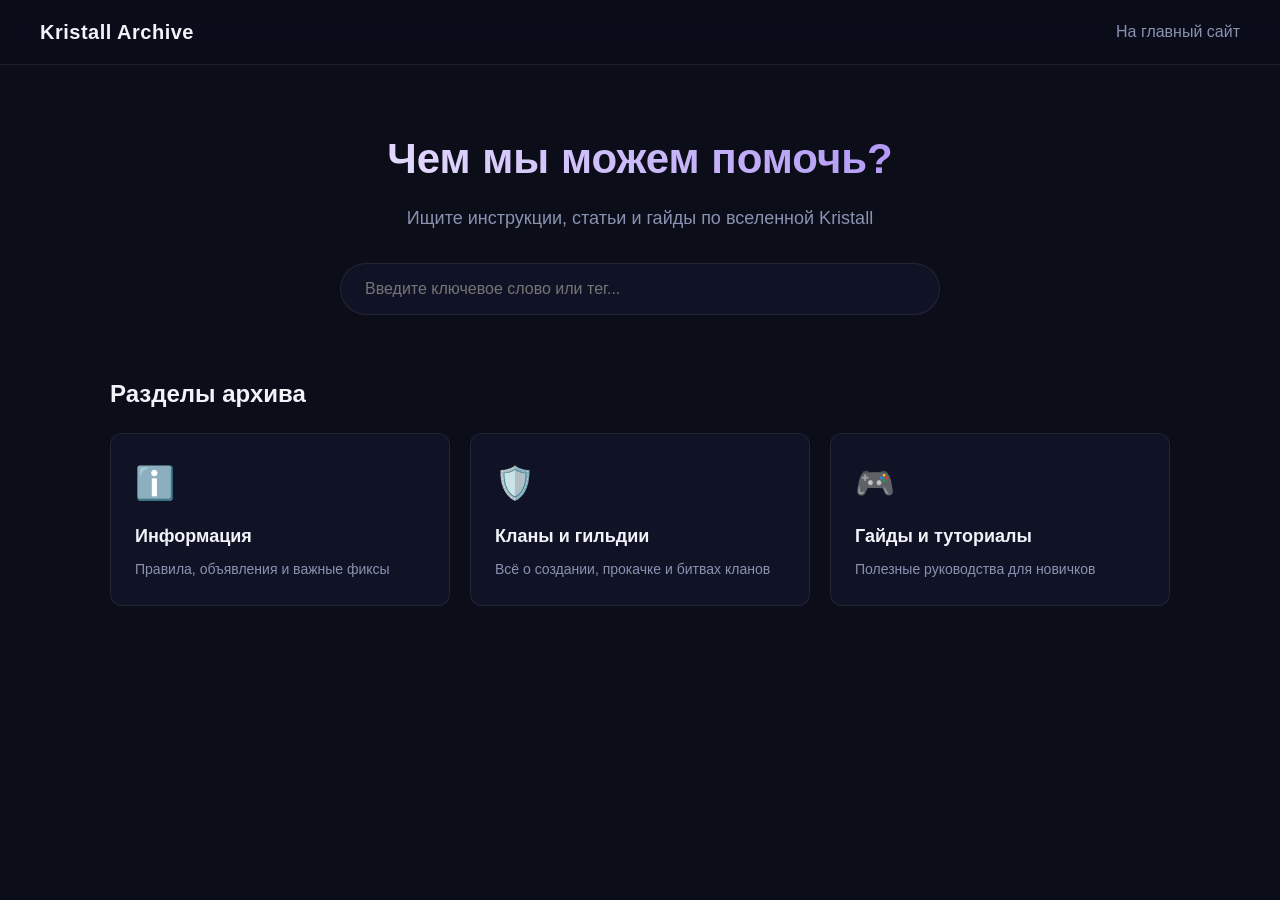
==== index.html @ 016af9e3 "Update index.html" ====
<!DOCTYPE html>
<html lang="ru">
<head>
    <meta charset="UTF-8">
    <meta name="viewport" content="width=device-width, initial-scale=1.0">
    <title>Kristall Archive</title>
    <link rel="stylesheet" href="styles.css">
</head>
<body>

    <!-- Шапка сайта -->
    <header class="main-header">
        <div class="header-left">
            <a href="#welcome" class="logo">Kristall Archive</a>
        </div>
        <nav class="top-nav">
            <a href="https://kristallc.github.io/Kristall-Community/" target="_blank">На главный сайт</a>
        </nav>
    </header>

    <!-- ГЛАВНЫЙ ЭКРАН (Поиск + Разделы) -->
    <section id="home-screen" class="home-screen">
        <div class="hero-section">
            <h1>Чем мы можем помочь?</h1>
            <p>Ищите инструкции, статьи и гайды по вселенной Kristall</p>
            
            <div class="search-box">
                <input type="text" id="search-input" placeholder="Введите ключевое слово или тег..." autocomplete="off">
                <div id="search-results" class="search-results"></div>
            </div>
        </div>

        <!-- Разделы в стиле Реддита -->
        <div class="categories-container">
            <h2>Разделы архива</h2>
            <div class="categories-grid">
                <div class="category-card" data-cat="info">
                    <span class="cat-icon">ℹ️</span>
                    <h3>Информация</h3>
                    <p>Правила, объявления и важные фиксы</p>
                </div>
                <div class="category-card" data-cat="clans">
                    <span class="cat-icon">🛡️</span>
                    <h3>Кланы и гильдии</h3>
                    <p>Всё о создании, прокачке и битвах кланов</p>
                </div>
                <div class="category-card" data-cat="guides">
                    <span class="cat-icon">🎮</span>
                    <h3>Гайды и туториалы</h3>
                    <p>Полезные руководства для новичков</p>
                </div>
            </div>
        </div>

        <!-- Список статей выбранного раздела -->
        <div id="category-articles-section" class="category-articles-section hidden">
            <div class="section-title-row">
                <h3 id="selected-category-title">Статьи раздела</h3>
                <button id="close-category-btn" class="text-btn">Сбросить фильтр</button>
            </div>
            <div id="category-articles-list" class="articles-grid-list"></div>
        </div>
    </section>

    <!-- ВНУТРЕННИЙ ЭКРАН СТАТЬИ (Сайдбар + Контент) -->
    <div id="content-screen" class="content-screen layout-wrapper hidden">
        <!-- Боковое меню со списком всех статей -->
        <aside class="sidebar">
            <button id="back-to-home" class="back-home-btn">На главную</button>
            <div class="sidebar-menu">
                <div class="sidebar-heading">Все материалы</div>
                <nav id="sidebar-links" class="sidebar-links"></nav>
            </div>
        </aside>

        <!-- Область чтения статьи -->
        <main class="content-area">
            <article id="article-holder" class="wiki-article"></article>
        </main>
    </div>

    <script src="app.js"></script>
</body>
</html>
---- styles.css ----
/* Переменные для быстрой смены цветов */
:root {
    --bg-main: #0b0d19;
    --bg-card: rgba(20, 24, 46, 0.6);
    --bg-sidebar: #111424;
    --accent: #7952eb;
    --accent-hover: #9674f2;
    --text-main: #f1f3f9;
    --text-muted: #8a92b2;
    --border: rgba(255, 255, 255, 0.08);
    --radius: 12px;
    --font: 'Segoe UI', Roboto, Helvetica, Arial, sans-serif;
}

* {
    box-sizing: border-box;
    margin: 0;
    padding: 0;
}

body {
    background-color: var(--bg-main);
    color: var(--text-main);
    font-family: var(--font);
    line-height: 1.6;
    overflow-x: hidden;
}

.hidden { display: none !important; }

/* Шапка сайта */
.main-header {
    display: flex;
    justify-content: space-between;
    align-items: center;
    padding: 16px 40px;
    background: rgba(11, 13, 25, 0.8);
    backdrop-filter: blur(12px);
    border-bottom: 1px solid var(--border);
    position: sticky;
    top: 0;
    z-index: 100;
}

.logo {
    font-size: 20px;
    font-weight: 700;
    color: var(--text-main);
    text-decoration: none;
    letter-spacing: 0.5px;
}

.top-nav a {
    color: var(--text-muted);
    text-decoration: none;
    font-weight: 500;
    transition: color 0.2s;
}
.top-nav a:hover { color: var(--accent-hover); }

/* Главный экран */
.home-screen {
    max-width: 1100px;
    margin: 0 auto;
    padding: 60px 20px;
}

.hero-section {
    text-align: center;
    margin-bottom: 60px;
}

.hero-section h1 {
    font-size: 42px;
    margin-bottom: 12px;
    background: linear-gradient(45deg, #fff, var(--accent-hover));
    -webkit-background-clip: text;
    -webkit-text-fill-color: transparent;
}

.hero-section p {
    color: var(--text-muted);
    font-size: 18px;
}

/* Поиск */
.search-box {
    position: relative;
    max-width: 600px;
    margin: 30px auto 0 auto;
}

.search-box input {
    width: 100%;
    padding: 16px 24px;
    background: var(--bg-card);
    border: 1px solid var(--border);
    border-radius: 30px;
    color: #fff;
    font-size: 16px;
    transition: all 0.3s;
}

.search-box input:focus {
    outline: none;
    border-color: var(--accent);
    box-shadow: 0 0 15px rgba(121, 82, 235, 0.3);
}

.search-results {
    position: absolute;
    top: 110%;
    left: 0;
    right: 0;
    background: #14182e;
    border: 1px solid var(--border);
    border-radius: var(--radius);
    max-height: 300px;
    overflow-y: auto;
    z-index: 10;
    display: none;
    text-align: left;
    box-shadow: 0 10px 25px rgba(0,0,0,0.5);
}

.search-item {
    display: block;
    padding: 12px 20px;
    color: var(--text-main);
    text-decoration: none;
    border-bottom: 1px solid var(--border);
    transition: background 0.2s;
}
.search-item:hover { background: rgba(255,255,255,0.05); }
.search-item-title { font-weight: 600; color: var(--accent-hover); }
.search-item-desc { font-size: 13px; color: var(--text-muted); }
.no-results { padding: 15px; text-align: center; color: var(--text-muted); }

/* Разделы (А-ля Реддит) */
.categories-container h2 {
    font-size: 24px;
    margin-bottom: 20px;
}

.categories-grid {
    display: grid;
    grid-template-columns: repeat(auto-fit, minmax(280px, 1fr));
    gap: 20px;
    margin-bottom: 40px;
}

.category-card {
    background: var(--bg-card);
    border: 1px solid var(--border);
    border-radius: var(--radius);
    padding: 24px;
    cursor: pointer;
    transition: all 0.25s ease;
}

.category-card:hover {
    transform: translateY(-4px);
    border-color: var(--accent);
    background: rgba(121, 82, 235, 0.1);
}

.cat-icon {
    font-size: 32px;
    display: block;
    margin-bottom: 12px;
}

.category-card h3 { margin-bottom: 8px; font-size: 18px; }
.category-card p { color: var(--text-muted); font-size: 14px; }

/* Списки статей разделов */
.category-articles-section {
    background: rgba(20, 24, 46, 0.3);
    border: 1px solid var(--border);
    border-radius: var(--radius);
    padding: 24px;
    margin-top: 30px;
}

.section-title-row {
    display: flex;
    justify-content: space-between;
    align-items: center;
    margin-bottom: 20px;
}

.text-btn {
    background: none;
    border: none;
    color: var(--text-muted);
    cursor: pointer;
    font-weight: 500;
}
.text-btn:hover { color: #fff; }

.articles-grid-list {
    display: grid;
    grid-template-columns: 1fr 1fr;
    gap: 16px;
}
@media(max-width: 768px) { .articles-grid-list { grid-template-columns: 1fr; } }

.article-preview-card {
    background: #14182e;
    border: 1px solid var(--border);
    padding: 16px;
    border-radius: 8px;
    text-decoration: none;
    color: var(--text-main);
    transition: border-color 0.2s;
}
.article-preview-card:hover { border-color: var(--accent-hover); }
.article-preview-card h4 { color: var(--accent-hover); margin-bottom: 6px; }
.article-preview-card p { font-size: 13px; color: var(--text-muted); }

/* ЭКРАН СТАТЬИ (Макет с Сайдбаром) */
.content-screen {
    display: grid;
    grid-template-columns: 280px 1fr;
    min-height: calc(100vh - 69px);
}

@media(max-width: 900px) {
    .content-screen { grid-template-columns: 1fr; }
    .sidebar { display: none; } /* На мобилках скрываем сайдбар для простоты, либо выносим отдельно */
}

.sidebar {
    background: var(--bg-sidebar);
    border-right: 1px solid var(--border);
    padding: 30px 20px;
}

.back-home-btn {
    width: 100%;
    padding: 10px;
    background: rgba(255,255,255,0.04);
    border: 1px solid var(--border);
    color: var(--text-main);
    border-radius: 6px;
    cursor: pointer;
    font-weight: 600;
    margin-bottom: 25px;
    transition: background 0.2s;
}
.back-home-btn:hover { background: rgba(255,255,255,0.1); }

.sidebar-heading {
    font-size: 12px;
    text-transform: uppercase;
    color: var(--text-muted);
    letter-spacing: 1px;
    margin-bottom: 12px;
    font-weight: 700;
}

.sidebar-links a {
    display: block;
    color: var(--text-muted);
    text-decoration: none;
    padding: 8px 12px;
    border-radius: 6px;
    margin-bottom: 4px;
    font-size: 14px;
    transition: all 0.2s;
}
.sidebar-links a:hover, .sidebar-links a.active {
    color: #fff;
    background: var(--accent);
}

/* Сама Вики-статья */
.content-area {
    padding: 40px 60px;
    max-width: 850px;
}
@media(max-width: 600px) { .content-area { padding: 20px; } }

.wiki-article h1 { font-size: 36px; margin-bottom: 16px; color: #fff; }
.wiki-article h2 { font-size: 24px; margin-top: 30px; margin-bottom: 12px; border-bottom: 1px solid var(--border); padding-bottom: 6px; }
.wiki-article p { margin-bottom: 16px; color: #e1e4ed; font-size: 16px; }

/* Красивые Вики-таблицы */
.wiki-table {
    width: 100%;
    border-collapse: collapse;
    margin: 24px 0;
    background: var(--bg-card);
    border-radius: 8px;
    overflow: hidden;
    border: 1px solid var(--border);
}

.wiki-table th, .wiki-table td {
    padding: 12px 16px;
    text-align: left;
}

.wiki-table th {
    background: rgba(121, 82, 235, 0.2);
    color: #fff;
    font-weight: 600;
}

.wiki-table tr {
    border-bottom: 1px solid var(--border);
}
.wiki-table tr:last-child { border-bottom: none; }
.wiki-table tbody tr:hover { background: rgba(255,255,255,0.02); }
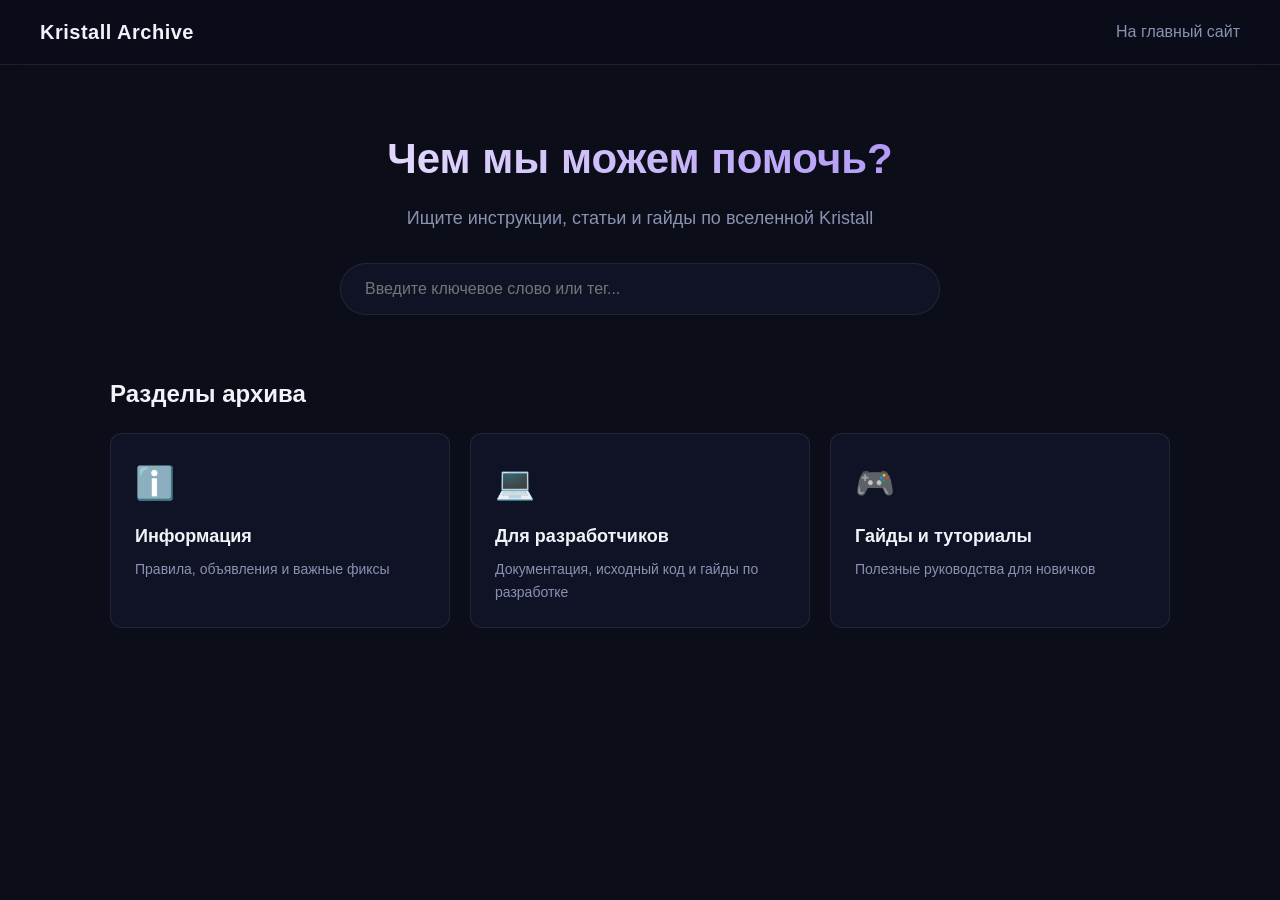
==== commit 04799db2: "Update index.html" ====
--- a/index.html
+++ b/index.html
@@ -4,7 +4,11 @@
     <meta charset="UTF-8">
     <meta name="viewport" content="width=device-width, initial-scale=1.0">
     <title>Kristall Archive</title>
+
+    <!-- Иконка сайта -->
+    <link rel="icon" type="image/png" href="https://github.com/KristallC/Kristall-Community/blob/main/favicon.png?raw=true" />
     <link rel="stylesheet" href="styles.css">
+    <link rel="manifest" href="manifest.json">
 </head>
 <body>
 
@@ -40,9 +44,9 @@
                     <p>Правила, объявления и важные фиксы</p>
                 </div>
                 <div class="category-card" data-cat="clans">
-                    <span class="cat-icon">🛡️</span>
-                    <h3>Кланы и гильдии</h3>
-                    <p>Всё о создании, прокачке и битвах кланов</p>
+                    <span class="cat-icon">💻</span>
+                    <h3>Для разработчиков</h3>
+                    <p>Документация, исходный код и гайды по разработке</p>
                 </div>
                 <div class="category-card" data-cat="guides">
                     <span class="cat-icon">🎮</span>
--- a/styles.css
+++ b/styles.css
@@ -74,6 +74,7 @@
     font-size: 42px;
     margin-bottom: 12px;
     background: linear-gradient(45deg, #fff, var(--accent-hover));
+    background-clip: text; /* Добавили стандартное свойство */
     -webkit-background-clip: text;
     -webkit-text-fill-color: transparent;
 }
@@ -312,4 +313,3 @@
 }
 .wiki-table tr:last-child { border-bottom: none; }
 .wiki-table tbody tr:hover { background: rgba(255,255,255,0.02); }
-
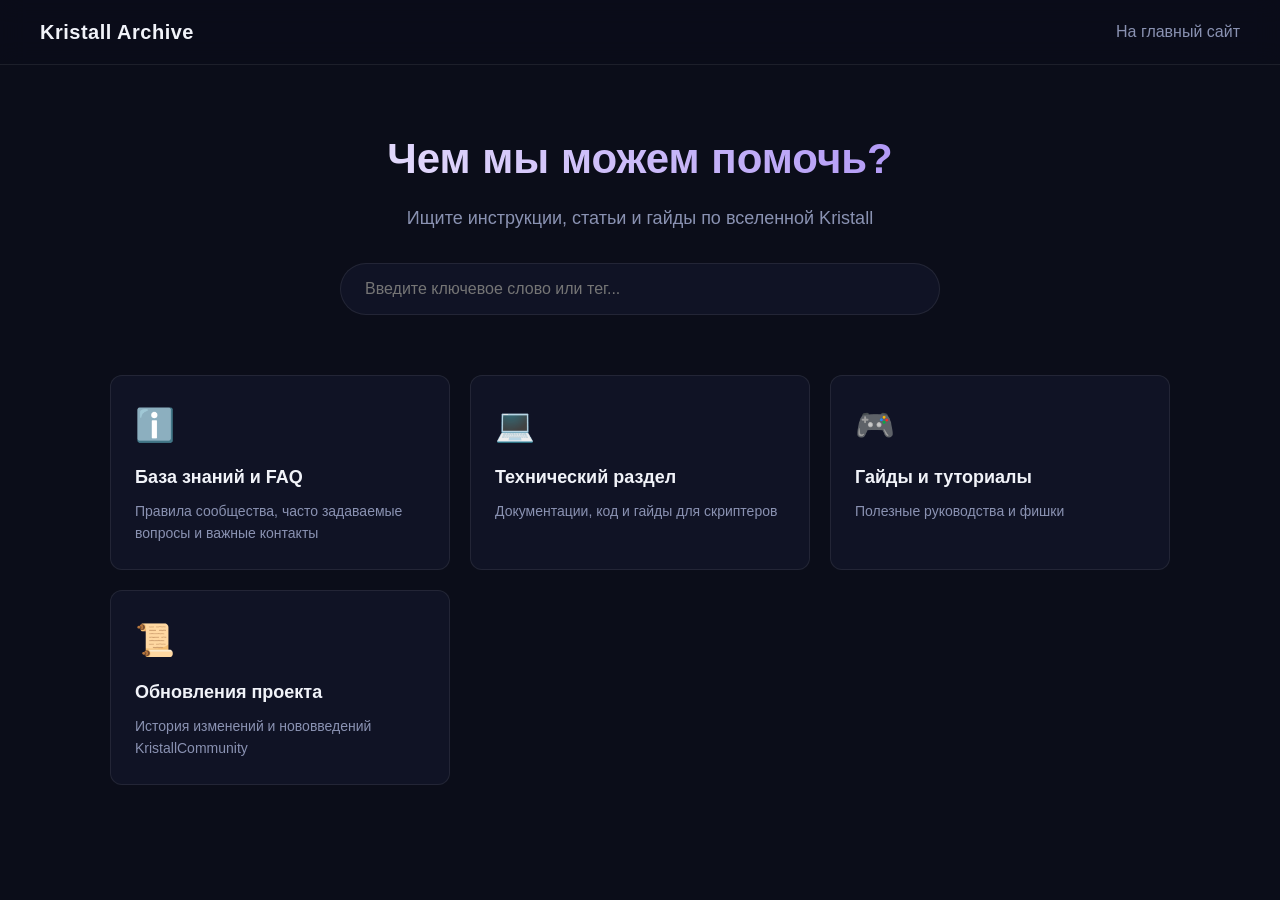
==== commit a1a366b5: "Update index.html" ====
--- a/index.html
+++ b/index.html
@@ -35,26 +35,29 @@
         </div>
 
         <!-- Разделы в стиле Реддита -->
-        <div class="categories-container">
-            <h2>Разделы архива</h2>
-            <div class="categories-grid">
-                <div class="category-card" data-cat="info">
-                    <span class="cat-icon">ℹ️</span>
-                    <h3>Информация</h3>
-                    <p>Правила, объявления и важные фиксы</p>
-                </div>
-                <div class="category-card" data-cat="clans">
-                    <span class="cat-icon">💻</span>
-                    <h3>Для разработчиков</h3>
-                    <p>Документация, исходный код и гайды по разработке</p>
-                </div>
-                <div class="category-card" data-cat="guides">
-                    <span class="cat-icon">🎮</span>
-                    <h3>Гайды и туториалы</h3>
-                    <p>Полезные руководства для новичков</p>
-                </div>
+        <div class="categories-grid">
+            <div class="category-card" data-cat="info">
+                <span class="cat-icon">ℹ️</span>
+                <h3>База знаний и FAQ</h3>
+                <p>Правила сообщества, часто задаваемые вопросы и важные контакты</p>
+            </div>
+            <div class="category-card" data-cat="dev">
+                <span class="cat-icon">💻</span>
+                <h3>Технический раздел</h3>
+                <p>Документации, код и гайды для скриптеров</p>
+            </div>
+            <div class="category-card" data-cat="guides">
+                <span class="cat-icon">🎮</span>
+                <h3>Гайды и туториалы</h3>
+                <p>Полезные руководства и фишки</p>
+            </div>
+            <div class="category-card" data-cat="changelogs">
+                <span class="cat-icon">📜</span>
+                <h3>Обновления проекта</h3>
+                <p>История изменений и нововведений KristallCommunity</p>
             </div>
         </div>
+
 
         <!-- Список статей выбранного раздела -->
         <div id="category-articles-section" class="category-articles-section hidden">
--- a/styles.css
+++ b/styles.css
@@ -313,3 +313,190 @@
 }
 .wiki-table tr:last-child { border-bottom: none; }
 .wiki-table tbody tr:hover { background: rgba(255,255,255,0.02); }
+
+/* Блоки внимания (Alerts) в статьях */
+.alert-block {
+    padding: 16px 20px;
+    border-radius: 8px;
+    margin: 20px 0;
+    border-left: 4px solid #fff;
+    display: flex;
+    gap: 14px;
+    align-items: flex-start;
+}
+
+.alert-icon {
+    font-size: 20px;
+    line-height: 1;
+}
+
+.alert-content strong {
+    display: block;
+    margin-bottom: 4px;
+    color: #fff;
+}
+
+.alert-content p {
+    margin: 0 !important;
+    font-size: 14px !important;
+    color: #e1e4ed;
+}
+
+/* Цвета для разных типов уведомлений */
+.alert-block.info {
+    background: rgba(52, 152, 219, 0.1);
+    border-left-color: #3498db;
+}
+.alert-block.info .alert-icon { color: #3498db; }
+
+.alert-block.warning {
+    background: rgba(241, 196, 15, 0.1);
+    border-left-color: #f1c40f;
+}
+.alert-block.warning .alert-icon { color: #f1c40f; }
+
+.alert-block.danger {
+    background: rgba(231, 76, 60, 0.1);
+    border-left-color: #e74c3c;
+}
+.alert-block.danger .alert-icon { color: #e74c3c; }
+
+/* Контейнер для блока кода (нужен для позиционирования кнопки) */
+.code-wrapper {
+    position: relative;
+    margin: 20px 0;
+    border-radius: 8px;
+    overflow: hidden;
+    border: 1px solid var(--border);
+}
+
+/* Сам блок с кодом */
+.wiki-article pre {
+    background: #0e111f !important;
+    padding: 16px;
+    overflow-x: auto;
+    margin: 0 !important;
+}
+
+.wiki-article code {
+    font-family: 'Consolas', 'Monaco', 'Courier New', monospace;
+    font-size: 14px;
+    color: #e1e4ed;
+}
+
+/* Кнопка скопировать */
+.copy-code-btn {
+    position: absolute;
+    top: 8px;
+    right: 8px;
+    background: rgba(255, 255, 255, 0.05);
+    border: 1px solid var(--border);
+    color: var(--text-muted);
+    padding: 6px 10px;
+    font-size: 12px;
+    border-radius: 4px;
+    cursor: pointer;
+    transition: all 0.2s;
+    opacity: 0; /* Прячем кнопку по умолчанию */
+}
+
+/* Показываем кнопку, когда наводят мышь на блок с кодом */
+.code-wrapper:hover .copy-code-btn {
+    opacity: 1;
+}
+
+.copy-code-btn:hover {
+    background: var(--accent);
+    color: #fff;
+    border-color: var(--accent);
+}
+
+/* Стили для встроенного (однострочного) кода прямо в тексте */
+.wiki-article :not(pre) > code {
+    background: rgba(255, 255, 255, 0.07);
+    padding: 2px 6px;
+    border-radius: 4px;
+    font-family: monospace;
+    font-size: 14px;
+    color: var(--accent-hover);
+}
+
+/* Классы анимаций */
+.fade-in {
+    animation: fadeInSlide 0.4s ease-out forwards;
+}
+
+@keyframes fadeInSlide {
+    from {
+        opacity: 0;
+        transform: translateY(10px);
+    }
+    to {
+        opacity: 1;
+        transform: translateY(0);
+    }
+}
+
+/* Прокачанный Сайдбар */
+.sidebar {
+    background: var(--bg-sidebar);
+    border-right: 1px solid var(--border);
+    padding: 24px 16px;
+    display: flex;
+    flex-direction: column;
+    gap: 20px;
+}
+
+.sidebar-search-inline {
+    width: 100%;
+    padding: 8px 12px;
+    background: rgba(255,255,255,0.03);
+    border: 1px solid var(--border);
+    border-radius: 6px;
+    color: #fff;
+    font-size: 13px;
+    margin-bottom: 10px;
+}
+.sidebar-search-inline:focus {
+    outline: none;
+    border-color: var(--accent);
+}
+
+.sidebar-group {
+    margin-bottom: 16px;
+}
+
+.sidebar-group-title {
+    font-size: 11px;
+    text-transform: uppercase;
+    color: var(--accent-hover);
+    letter-spacing: 1px;
+    margin-bottom: 8px;
+    font-weight: 700;
+    padding-left: 8px;
+}
+
+.sidebar-links a {
+    display: block;
+    color: var(--text-muted);
+    text-decoration: none;
+    padding: 6px 12px;
+    border-radius: 6px;
+    margin-bottom: 2px;
+    font-size: 14px;
+    transition: all 0.2s;
+    white-space: nowrap;
+    overflow: hidden;
+    text-overflow: ellipsis;
+}
+
+.sidebar-links a:hover {
+    color: #fff;
+    background: rgba(255, 255, 255, 0.03);
+}
+
+.sidebar-links a.active {
+    color: #fff;
+    background: var(--accent);
+    font-weight: 600;
+}
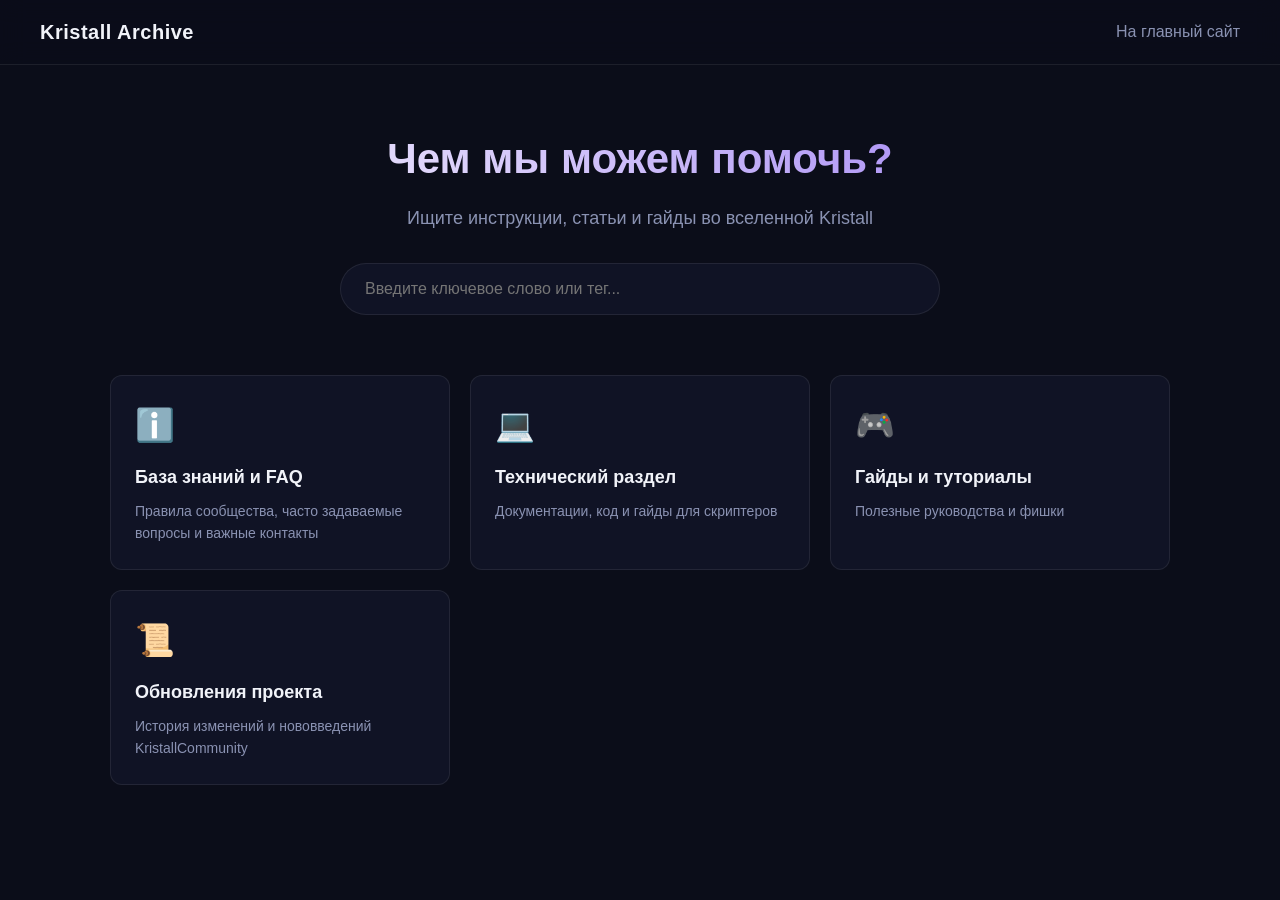
==== commit 87d233fe: "Update index.html" ====
--- a/index.html
+++ b/index.html
@@ -15,6 +15,8 @@
     <!-- Шапка сайта -->
     <header class="main-header">
         <div class="header-left">
+            <!-- Кнопка меню, которая будет видна ТОЛЬКО на телефонах внутри статьи -->
+            <button id="mobile-menu-toggle" class="mobile-menu-toggle hidden">☰ Меню</button>
             <a href="#welcome" class="logo">Kristall Archive</a>
         </div>
         <nav class="top-nav">
@@ -26,7 +28,7 @@
     <section id="home-screen" class="home-screen">
         <div class="hero-section">
             <h1>Чем мы можем помочь?</h1>
-            <p>Ищите инструкции, статьи и гайды по вселенной Kristall</p>
+            <p>Ищите инструкции, статьи и гайды во вселенной Kristall</p>
             
             <div class="search-box">
                 <input type="text" id="search-input" placeholder="Введите ключевое слово или тег..." autocomplete="off">
@@ -70,12 +72,15 @@
     </section>
 
     <!-- ВНУТРЕННИЙ ЭКРАН СТАТЬИ (Сайдбар + Контент) -->
-    <div id="content-screen" class="content-screen layout-wrapper hidden">
-        <!-- Боковое меню со списком всех статей -->
-        <aside class="sidebar">
-            <button id="back-to-home" class="back-home-btn">На главную</button>
+    <div id="content-screen" class="content-screen hidden">
+        <!-- Боковое меню (Сайдбар) -->
+        <aside id="sidebar" class="sidebar">
+            <div class="sidebar-header">
+                <button id="back-to-home" class="back-home-btn">На главную</button>
+                <!-- Кнопка закрытия сайдбара на телефонах -->
+                <button id="sidebar-close" class="sidebar-close-btn">✕</button>
+            </div>
             <div class="sidebar-menu">
-                <div class="sidebar-heading">Все материалы</div>
                 <nav id="sidebar-links" class="sidebar-links"></nav>
             </div>
         </aside>
@@ -86,6 +91,9 @@
         </main>
     </div>
 
+    <!-- Затемнение фона при открытом мобильном меню -->
+    <div id="sidebar-overlay" class="sidebar-overlay hidden"></div>
+
     <script src="app.js"></script>
 </body>
 </html>
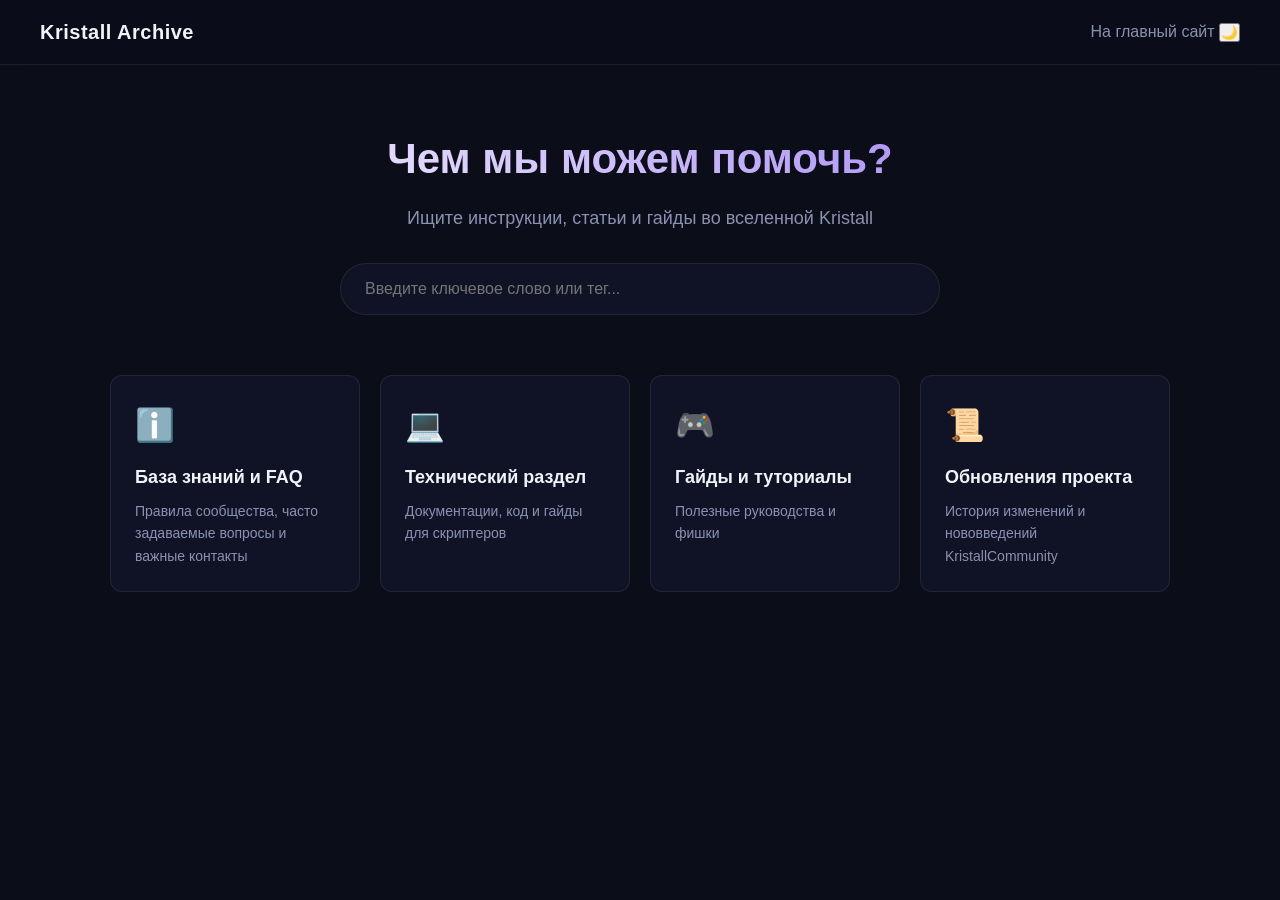
==== commit 3d7e687e: "Update index.html" ====
--- a/index.html
+++ b/index.html
@@ -21,6 +21,7 @@
         </div>
         <nav class="top-nav">
             <a href="https://kristallc.github.io/Kristall-Community/" target="_blank">На главный сайт</a>
+            <button id="theme-toggle" class="theme-toggle-btn" aria-label="Переключить тему">🌙</button>
         </nav>
     </header>
 
--- a/styles.css
+++ b/styles.css
@@ -1,4 +1,3 @@
-/* Переменные для быстрой смены цветов */
 :root {
     --bg-main: #0b0d19;
     --bg-card: rgba(20, 24, 46, 0.6);
@@ -18,11 +17,13 @@
     padding: 0;
 }
 
-body {
+/* Лечим баг с зумом и ломающейся шириной раз и навсегда */
+html, body {
     background-color: var(--bg-main);
     color: var(--text-main);
     font-family: var(--font);
     line-height: 1.6;
+    max-width: 100%;
     overflow-x: hidden;
 }
 
@@ -42,6 +43,26 @@
     z-index: 100;
 }
 
+.header-left {
+    display: flex;
+    align-items: center;
+    gap: 16px;
+}
+
+/* Мобильная кнопка меню */
+.mobile-menu-toggle {
+    background: var(--accent);
+    color: #fff;
+    border: none;
+    padding: 8px 14px;
+    border-radius: 6px;
+    font-weight: 600;
+    font-size: 14px;
+    cursor: pointer;
+    transition: background 0.2s;
+}
+.mobile-menu-toggle:hover { background: var(--accent-hover); }
+
 .logo {
     font-size: 20px;
     font-weight: 700;
@@ -54,9 +75,7 @@
     color: var(--text-muted);
     text-decoration: none;
     font-weight: 500;
-    transition: color 0.2s;
-}
-.top-nav a:hover { color: var(--accent-hover); }
+}
 
 /* Главный экран */
 .home-screen {
@@ -74,23 +93,15 @@
     font-size: 42px;
     margin-bottom: 12px;
     background: linear-gradient(45deg, #fff, var(--accent-hover));
-    background-clip: text; /* Добавили стандартное свойство */
+    background-clip: text;
     -webkit-background-clip: text;
     -webkit-text-fill-color: transparent;
 }
 
-.hero-section p {
-    color: var(--text-muted);
-    font-size: 18px;
-}
+.hero-section p { color: var(--text-muted); font-size: 18px; }
 
 /* Поиск */
-.search-box {
-    position: relative;
-    max-width: 600px;
-    margin: 30px auto 0 auto;
-}
-
+.search-box { position: relative; max-width: 600px; margin: 30px auto 0 auto; }
 .search-box input {
     width: 100%;
     padding: 16px 24px;
@@ -101,7 +112,6 @@
     font-size: 16px;
     transition: all 0.3s;
 }
-
 .search-box input:focus {
     outline: none;
     border-color: var(--accent);
@@ -110,9 +120,7 @@
 
 .search-results {
     position: absolute;
-    top: 110%;
-    left: 0;
-    right: 0;
+    top: 110%; left: 0; right: 0;
     background: #14182e;
     border: 1px solid var(--border);
     border-radius: var(--radius);
@@ -120,36 +128,21 @@
     overflow-y: auto;
     z-index: 10;
     display: none;
-    text-align: left;
     box-shadow: 0 10px 25px rgba(0,0,0,0.5);
 }
-
-.search-item {
-    display: block;
-    padding: 12px 20px;
-    color: var(--text-main);
-    text-decoration: none;
-    border-bottom: 1px solid var(--border);
-    transition: background 0.2s;
-}
+.search-item { display: block; padding: 12px 20px; color: var(--text-main); text-decoration: none; border-bottom: 1px solid var(--border); }
 .search-item:hover { background: rgba(255,255,255,0.05); }
 .search-item-title { font-weight: 600; color: var(--accent-hover); }
 .search-item-desc { font-size: 13px; color: var(--text-muted); }
-.no-results { padding: 15px; text-align: center; color: var(--text-muted); }
-
-/* Разделы (А-ля Реддит) */
-.categories-container h2 {
-    font-size: 24px;
-    margin-bottom: 20px;
-}
-
+
+/* Разделы */
+.categories-container h2 { font-size: 24px; margin-bottom: 20px; }
 .categories-grid {
     display: grid;
-    grid-template-columns: repeat(auto-fit, minmax(280px, 1fr));
+    grid-template-columns: repeat(auto-fit, minmax(240px, 1fr));
     gap: 20px;
     margin-bottom: 40px;
 }
-
 .category-card {
     background: var(--bg-card);
     border: 1px solid var(--border);
@@ -158,345 +151,153 @@
     cursor: pointer;
     transition: all 0.25s ease;
 }
-
 .category-card:hover {
     transform: translateY(-4px);
     border-color: var(--accent);
     background: rgba(121, 82, 235, 0.1);
 }
-
-.cat-icon {
-    font-size: 32px;
-    display: block;
-    margin-bottom: 12px;
-}
-
+.cat-icon { font-size: 32px; display: block; margin-bottom: 12px; }
 .category-card h3 { margin-bottom: 8px; font-size: 18px; }
 .category-card p { color: var(--text-muted); font-size: 14px; }
 
-/* Списки статей разделов */
+/* Список статей выбранного раздела */
 .category-articles-section {
     background: rgba(20, 24, 46, 0.3);
     border: 1px solid var(--border);
     border-radius: var(--radius);
     padding: 24px;
-    margin-top: 30px;
-}
-
-.section-title-row {
-    display: flex;
-    justify-content: space-between;
-    align-items: center;
-    margin-bottom: 20px;
-}
-
-.text-btn {
-    background: none;
-    border: none;
-    color: var(--text-muted);
-    cursor: pointer;
-    font-weight: 500;
-}
+}
+.section-title-row { display: flex; justify-content: space-between; align-items: center; margin-bottom: 20px; }
+.text-btn { background: none; border: none; color: var(--text-muted); cursor: pointer; font-weight: 500; }
 .text-btn:hover { color: #fff; }
-
-.articles-grid-list {
-    display: grid;
-    grid-template-columns: 1fr 1fr;
-    gap: 16px;
-}
-@media(max-width: 768px) { .articles-grid-list { grid-template-columns: 1fr; } }
-
-.article-preview-card {
-    background: #14182e;
-    border: 1px solid var(--border);
-    padding: 16px;
-    border-radius: 8px;
-    text-decoration: none;
-    color: var(--text-main);
-    transition: border-color 0.2s;
-}
+.articles-grid-list { display: grid; grid-template-columns: 1fr 1fr; gap: 16px; }
+.article-preview-card { background: #14182e; border: 1px solid var(--border); padding: 16px; border-radius: 8px; text-decoration: none; color: var(--text-main); }
 .article-preview-card:hover { border-color: var(--accent-hover); }
 .article-preview-card h4 { color: var(--accent-hover); margin-bottom: 6px; }
 .article-preview-card p { font-size: 13px; color: var(--text-muted); }
 
-/* ЭКРАН СТАТЬИ (Макет с Сайдбаром) */
+/* ЭКРАН ЧТЕНИЯ СТАТЬИ (Идеальный раздельный скролл и отступы) */
 .content-screen {
     display: grid;
-    grid-template-columns: 280px 1fr;
-    min-height: calc(100vh - 69px);
-}
-
-@media(max-width: 900px) {
-    .content-screen { grid-template-columns: 1fr; }
-    .sidebar { display: none; } /* На мобилках скрываем сайдбар для простоты, либо выносим отдельно */
-}
-
-.sidebar {
-    background: var(--bg-sidebar);
-    border-right: 1px solid var(--border);
-    padding: 30px 20px;
-}
-
-.back-home-btn {
-    width: 100%;
-    padding: 10px;
-    background: rgba(255,255,255,0.04);
-    border: 1px solid var(--border);
-    color: var(--text-main);
-    border-radius: 6px;
-    cursor: pointer;
-    font-weight: 600;
-    margin-bottom: 25px;
-    transition: background 0.2s;
-}
-.back-home-btn:hover { background: rgba(255,255,255,0.1); }
-
-.sidebar-heading {
-    font-size: 12px;
-    text-transform: uppercase;
-    color: var(--text-muted);
-    letter-spacing: 1px;
-    margin-bottom: 12px;
-    font-weight: 700;
-}
-
-.sidebar-links a {
-    display: block;
-    color: var(--text-muted);
-    text-decoration: none;
-    padding: 8px 12px;
-    border-radius: 6px;
-    margin-bottom: 4px;
-    font-size: 14px;
-    transition: all 0.2s;
-}
-.sidebar-links a:hover, .sidebar-links a.active {
-    color: #fff;
-    background: var(--accent);
-}
-
-/* Сама Вики-статья */
-.content-area {
-    padding: 40px 60px;
-    max-width: 850px;
-}
-@media(max-width: 600px) { .content-area { padding: 20px; } }
-
-.wiki-article h1 { font-size: 36px; margin-bottom: 16px; color: #fff; }
-.wiki-article h2 { font-size: 24px; margin-top: 30px; margin-bottom: 12px; border-bottom: 1px solid var(--border); padding-bottom: 6px; }
-.wiki-article p { margin-bottom: 16px; color: #e1e4ed; font-size: 16px; }
-
-/* Красивые Вики-таблицы */
-.wiki-table {
-    width: 100%;
-    border-collapse: collapse;
-    margin: 24px 0;
-    background: var(--bg-card);
-    border-radius: 8px;
+    grid-template-columns: 300px 1fr;
+    height: calc(100vh - 69px);
     overflow: hidden;
-    border: 1px solid var(--border);
-}
-
-.wiki-table th, .wiki-table td {
-    padding: 12px 16px;
-    text-align: left;
-}
-
-.wiki-table th {
-    background: rgba(121, 82, 235, 0.2);
-    color: #fff;
-    font-weight: 600;
-}
-
-.wiki-table tr {
-    border-bottom: 1px solid var(--border);
-}
-.wiki-table tr:last-child { border-bottom: none; }
-.wiki-table tbody tr:hover { background: rgba(255,255,255,0.02); }
-
-/* Блоки внимания (Alerts) в статьях */
-.alert-block {
-    padding: 16px 20px;
-    border-radius: 8px;
-    margin: 20px 0;
-    border-left: 4px solid #fff;
-    display: flex;
-    gap: 14px;
-    align-items: flex-start;
-}
-
-.alert-icon {
-    font-size: 20px;
-    line-height: 1;
-}
-
-.alert-content strong {
-    display: block;
-    margin-bottom: 4px;
-    color: #fff;
-}
-
-.alert-content p {
-    margin: 0 !important;
-    font-size: 14px !important;
-    color: #e1e4ed;
-}
-
-/* Цвета для разных типов уведомлений */
-.alert-block.info {
-    background: rgba(52, 152, 219, 0.1);
-    border-left-color: #3498db;
-}
-.alert-block.info .alert-icon { color: #3498db; }
-
-.alert-block.warning {
-    background: rgba(241, 196, 15, 0.1);
-    border-left-color: #f1c40f;
-}
-.alert-block.warning .alert-icon { color: #f1c40f; }
-
-.alert-block.danger {
-    background: rgba(231, 76, 60, 0.1);
-    border-left-color: #e74c3c;
-}
-.alert-block.danger .alert-icon { color: #e74c3c; }
-
-/* Контейнер для блока кода (нужен для позиционирования кнопки) */
-.code-wrapper {
-    position: relative;
-    margin: 20px 0;
-    border-radius: 8px;
-    overflow: hidden;
-    border: 1px solid var(--border);
-}
-
-/* Сам блок с кодом */
-.wiki-article pre {
-    background: #0e111f !important;
-    padding: 16px;
-    overflow-x: auto;
-    margin: 0 !important;
-}
-
-.wiki-article code {
-    font-family: 'Consolas', 'Monaco', 'Courier New', monospace;
-    font-size: 14px;
-    color: #e1e4ed;
-}
-
-/* Кнопка скопировать */
-.copy-code-btn {
-    position: absolute;
-    top: 8px;
-    right: 8px;
-    background: rgba(255, 255, 255, 0.05);
-    border: 1px solid var(--border);
-    color: var(--text-muted);
-    padding: 6px 10px;
-    font-size: 12px;
-    border-radius: 4px;
-    cursor: pointer;
-    transition: all 0.2s;
-    opacity: 0; /* Прячем кнопку по умолчанию */
-}
-
-/* Показываем кнопку, когда наводят мышь на блок с кодом */
-.code-wrapper:hover .copy-code-btn {
-    opacity: 1;
-}
-
-.copy-code-btn:hover {
-    background: var(--accent);
-    color: #fff;
-    border-color: var(--accent);
-}
-
-/* Стили для встроенного (однострочного) кода прямо в тексте */
-.wiki-article :not(pre) > code {
-    background: rgba(255, 255, 255, 0.07);
-    padding: 2px 6px;
-    border-radius: 4px;
-    font-family: monospace;
-    font-size: 14px;
-    color: var(--accent-hover);
-}
-
-/* Классы анимаций */
-.fade-in {
-    animation: fadeInSlide 0.4s ease-out forwards;
-}
-
-@keyframes fadeInSlide {
-    from {
-        opacity: 0;
-        transform: translateY(10px);
-    }
-    to {
-        opacity: 1;
-        transform: translateY(0);
-    }
-}
-
-/* Прокачанный Сайдбар */
+}
+
+/* Сайдбар для ПК-версии */
 .sidebar {
     background: var(--bg-sidebar);
     border-right: 1px solid var(--border);
     padding: 24px 16px;
     display: flex;
     flex-direction: column;
-    gap: 20px;
-}
-
-.sidebar-search-inline {
+    overflow-y: auto;
+}
+
+.sidebar-header {
+    display: flex;
+    justify-content: space-between;
+    align-items: center;
+    margin-bottom: 20px;
+}
+
+.back-home-btn {
+    flex-grow: 1;
+    padding: 10px;
+    background: rgba(255,255,255,0.04);
+    border: 1px solid var(--border);
+    color: var(--text-main);
+    border-radius: 6px;
+    cursor: pointer;
+    font-weight: 600;
+    transition: background 0.2s;
+}
+.back-home-btn:hover { background: rgba(255,255,255,0.1); }
+
+.sidebar-close-btn { display: none; }
+
+.sidebar-group { margin-bottom: 20px; }
+.sidebar-group-title { font-size: 11px; text-transform: uppercase; color: var(--accent-hover); letter-spacing: 1px; margin-bottom: 8px; font-weight: 700; padding-left: 8px; }
+.sidebar-links a {
+    display: block; color: var(--text-muted); text-decoration: none; padding: 8px 12px; border-radius: 6px; margin-bottom: 2px; font-size: 14px; transition: all 0.2s;
+    white-space: nowrap; overflow: hidden; text-overflow: ellipsis;
+}
+.sidebar-links a:hover { color: #fff; background: rgba(255, 255, 255, 0.03); }
+.sidebar-links a.active { color: #fff; background: var(--accent); font-weight: 600; }
+
+/* Область чтения статьи */
+.content-area {
+    padding: 40px 60px;
+    overflow-y: auto;
+    background: var(--bg-main);
+}
+
+.wiki-article { max-width: 800px; margin: 0 auto; }
+.wiki-article h1 { font-size: 36px; margin-bottom: 20px; color: #fff; }
+.wiki-article h2 { font-size: 24px; margin-top: 36px; margin-bottom: 16px; border-bottom: 1px solid var(--border); padding-bottom: 6px; color: #fff; }
+.wiki-article p { margin-bottom: 18px; color: #e1e4ed; font-size: 16px; text-align: justify; }
+.wiki-article ul, .wiki-article ol { margin-bottom: 20px; padding-left: 20px; color: #e1e4ed; }
+.wiki-article li { margin-bottom: 6px; }
+
+/* Защита таблиц и блоков кода от вылезания */
+.wiki-table-container {
     width: 100%;
-    padding: 8px 12px;
-    background: rgba(255,255,255,0.03);
-    border: 1px solid var(--border);
-    border-radius: 6px;
-    color: #fff;
-    font-size: 13px;
-    margin-bottom: 10px;
-}
-.sidebar-search-inline:focus {
-    outline: none;
-    border-color: var(--accent);
-}
-
-.sidebar-group {
-    margin-bottom: 16px;
-}
-
-.sidebar-group-title {
-    font-size: 11px;
-    text-transform: uppercase;
-    color: var(--accent-hover);
-    letter-spacing: 1px;
-    margin-bottom: 8px;
-    font-weight: 700;
-    padding-left: 8px;
-}
-
-.sidebar-links a {
-    display: block;
-    color: var(--text-muted);
-    text-decoration: none;
-    padding: 6px 12px;
-    border-radius: 6px;
-    margin-bottom: 2px;
-    font-size: 14px;
-    transition: all 0.2s;
-    white-space: nowrap;
-    overflow: hidden;
-    text-overflow: ellipsis;
-}
-
-.sidebar-links a:hover {
-    color: #fff;
-    background: rgba(255, 255, 255, 0.03);
-}
-
-.sidebar-links a.active {
-    color: #fff;
-    background: var(--accent);
-    font-weight: 600;
-}
+    overflow-x: auto;
+    margin: 24px 0;
+    border-radius: 8px;
+    border: 1px solid var(--border);
+}
+.wiki-table { width: 100%; border-collapse: collapse; background: var(--bg-card); min-width: 500px; }
+.wiki-table th, .wiki-table td { padding: 14px 18px; text-align: left; }
+.wiki-table th { background: rgba(121, 82, 235, 0.2); color: #fff; font-weight: 600; }
+.wiki-table tr { border-bottom: 1px solid var(--border); }
+.wiki-table tr:last-child { border-bottom: none; }
+.wiki-table tbody tr:hover { background: rgba(255,255,255,0.02); }
+
+.code-wrapper { position: relative; margin: 24px 0; border-radius: 8px; overflow: hidden; border: 1px solid var(--border); width: 100%; }
+.wiki-article pre { background: #0e111f !important; padding: 16px; overflow-x: auto; margin: 0 !important; width: 100%; }
+.wiki-article code { font-family: 'Consolas', monospace; font-size: 14px; color: #e1e4ed; }
+.copy-code-btn { position: absolute; top: 8px; right: 8px; background: rgba(255, 255, 255, 0.05); border: 1px solid var(--border); color: var(--text-muted); padding: 6px 10px; font-size: 12px; border-radius: 4px; cursor: pointer; opacity: 0; transition: all 0.2s; }
+.code-wrapper:hover .copy-code-btn { opacity: 1; }
+.copy-code-btn:hover { background: var(--accent); color: #fff; }
+.wiki-article :not(pre) > code { background: rgba(255, 255, 255, 0.07); padding: 2px 6px; border-radius: 4px; font-size: 14px; color: var(--accent-hover); }
+
+/* Блоки уведомлений */
+.alert-block { padding: 16px 20px; border-radius: 8px; margin: 24px 0; border-left: 4px solid #fff; display: flex; gap: 14px; }
+.alert-icon { font-size: 20px; line-height: 1; }
+.alert-content strong { display: block; margin-bottom: 4px; color: #fff; }
+.alert-content p { margin: 0 !important; font-size: 14px !important; }
+.alert-block.info { background: rgba(52, 152, 219, 0.1); border-left-color: #3498db; }
+.alert-block.info .alert-icon { color: #3498db; }
+.alert-block.warning { background: rgba(241, 196, 15, 0.1); border-left-color: #f1c40f; }
+.alert-block.warning .alert-icon { color: #f1c40f; }
+
+/* Анимации */
+.fade-in { animation: fadeInSlide 0.35s ease-out forwards; }
+@keyframes fadeInSlide { from { opacity: 0; transform: translateY(8px); } to { opacity: 1; transform: translateY(0); } }
+
+/* Затемняющий оверлей для мобильного меню */
+.sidebar-overlay { position: fixed; top: 0; left: 0; right: 0; bottom: 0; background: rgba(0, 0, 0, 0.6); backdrop-filter: blur(4px); z-index: 998; }
+
+/* МОБИЛЬНАЯ АДАПТАЦИЯ */
+@media (max-width: 900px) {
+    .main-header { padding: 12px 20px; }
+    .content-screen { grid-template-columns: 1fr; }
+
+    /* Превращаем сайдбар в скрытую боковую шторку */
+    .sidebar {
+        position: fixed;
+        top: 0; left: 0; bottom: 0;
+        width: 280px;
+        z-index: 999;
+        box-shadow: 10px 0 30px rgba(0,0,0,0.6);
+        transform: translateX(-100%);
+        transition: transform 0.3s cubic-bezier(0.4, 0, 0.2, 1);
+    }
+    
+    .sidebar.open { transform: translateX(0); }
+    .sidebar-close-btn { display: block; background: none; border: none; color: var(--text-muted); font-size: 20px; cursor: pointer; padding: 4px 8px; }
+    .content-area { padding: 30px 20px; }
+    .hero-section h1 { font-size: 32px; }
+    .articles-grid-list { grid-template-columns: 1fr; }
+}
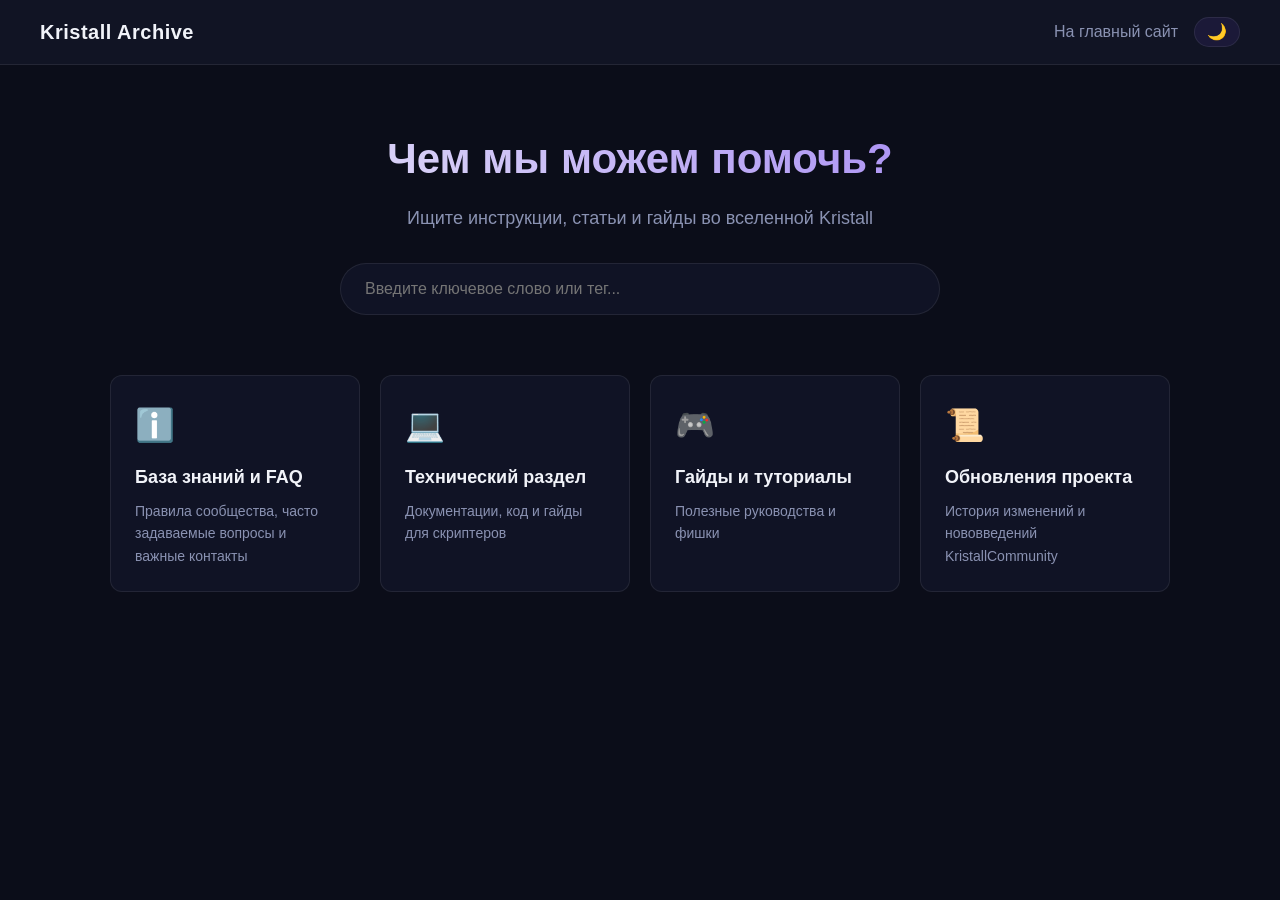
==== commit 22d25258: "Update index.html" ====
--- a/index.html
+++ b/index.html
@@ -5,8 +5,22 @@
     <meta name="viewport" content="width=device-width, initial-scale=1.0">
     <title>Kristall Archive</title>
 
+    <!-- Базовые СЕО мета-теги -->
+    <meta name="description" id="meta-desc" content="Официальная база знаний KristallArchive. Инструкции, правила, техническая документация и гайды сообщества KristallCommunity.">
+    <meta name="keywords" id="meta-keywords" content="Kristall Archive, KristallCommunity, гайды Kristall, правила сообщества, Kristall API, документация">
+    <meta name="author" content="Kristall Studios">
+    <meta name="robots" content="index, follow">
+
+    <!-- Протокол Open Graph (Превью для мессенджеров) -->
+    <meta property="og:type" content="website">
+    <meta property="og:title" id="og-title" content="Kristall Archive — База знаний сообщества">
+    <meta property="og:description" id="og-desc" content="Ищите инструкции, статьи и гайды во вселенной Kristall. Всё в одном месте с красивым дизайном!">
+    <!-- Используем иконку/превью с главного сайта, чтобы не дублировать файлы -->
+    <meta property="og:image" id="og-image" content="https://github.com/KristallC/Kristall-Community/blob/main/preview.png?raw=true">
+    <meta property="og:site_name" content="Kristall Archive">
+
     <!-- Иконка сайта -->
-    <link rel="icon" type="image/png" href="https://github.com/KristallC/Kristall-Community/blob/main/favicon.png?raw=true" />
+    <link rel="icon" type="image/png" href="https://github.com/KristallC/Kristall-Community/blob/main/favicon.png?raw=true"/>
     <link rel="stylesheet" href="styles.css">
     <link rel="manifest" href="manifest.json">
 </head>
--- a/styles.css
+++ b/styles.css
@@ -1,6 +1,7 @@
 :root {
     --bg-main: #0b0d19;
     --bg-card: rgba(20, 24, 46, 0.6);
+    --bg-inner-card: #14182e;            /* Цвет карточек статей внутри разделов */
     --bg-sidebar: #111424;
     --accent: #7952eb;
     --accent-hover: #9674f2;
@@ -11,20 +12,42 @@
     --font: 'Segoe UI', Roboto, Helvetica, Arial, sans-serif;
 }
 
+/* ==========================================================================
+   ИСПРАВЛЕННАЯ СВЕТЛАЯ ТЕМА (Полностью на адаптивных переменных)
+   ========================================================================== */
+body.light-theme {
+    --bg-main: #f4f6fa;                  /* Светлый фон для всей страницы */
+    --bg-card: rgba(255, 255, 255, 0.8); /* Белые карточки разделов */
+    --bg-inner-card: #ffffff;            /* Чисто белые карточки статей */
+    --bg-sidebar: #ffffff;               /* Белый сайдбар */
+    --accent: #633ec9;                   /* Контрастный фиолетовый */
+    --accent-hover: #4e2fa3;
+    --text-main: #1e2238;                /* Темный текст для чтения */
+    --text-muted: #5c6484;               /* Читаемый серый текст */
+    --border: rgba(0, 0, 0, 0.1);        /* Темные аккуратные границы */
+}
+
+/* Фикс для блоков кода в светлой теме (оставляем их темными, как в VS Code) */
+body.light-theme .wiki-article pre {
+    background: #1e2238 !important;
+}
+
 * {
     box-sizing: border-box;
     margin: 0;
     padding: 0;
 }
 
-/* Лечим баг с зумом и ломающейся шириной раз и навсегда */
+/* html и body теперь жестко привязаны к адаптивному фону, убирая черный низ */
 html, body {
     background-color: var(--bg-main);
     color: var(--text-main);
     font-family: var(--font);
     line-height: 1.6;
     max-width: 100%;
+    min-height: 100vh;
     overflow-x: hidden;
+    transition: background-color 0.3s ease, color 0.3s ease; /* Плавное переключение */
 }
 
 .hidden { display: none !important; }
@@ -35,7 +58,7 @@
     justify-content: space-between;
     align-items: center;
     padding: 16px 40px;
-    background: rgba(11, 13, 25, 0.8);
+    background: var(--bg-sidebar); /* Теперь шапка тоже адаптируется под тему */
     backdrop-filter: blur(12px);
     border-bottom: 1px solid var(--border);
     position: sticky;
@@ -49,7 +72,6 @@
     gap: 16px;
 }
 
-/* Мобильная кнопка меню */
 .mobile-menu-toggle {
     background: var(--accent);
     color: #fff;
@@ -59,9 +81,7 @@
     font-weight: 600;
     font-size: 14px;
     cursor: pointer;
-    transition: background 0.2s;
-}
-.mobile-menu-toggle:hover { background: var(--accent-hover); }
+}
 
 .logo {
     font-size: 20px;
@@ -69,6 +89,11 @@
     color: var(--text-main);
     text-decoration: none;
     letter-spacing: 0.5px;
+}
+
+.top-nav {
+    display: flex;
+    align-items: center;
 }
 
 .top-nav a {
@@ -76,6 +101,7 @@
     text-decoration: none;
     font-weight: 500;
 }
+.top-nav a:hover { color: var(--accent-hover); }
 
 /* Главный экран */
 .home-screen {
@@ -92,7 +118,7 @@
 .hero-section h1 {
     font-size: 42px;
     margin-bottom: 12px;
-    background: linear-gradient(45deg, #fff, var(--accent-hover));
+    background: linear-gradient(45deg, var(--text-main), var(--accent-hover));
     background-clip: text;
     -webkit-background-clip: text;
     -webkit-text-fill-color: transparent;
@@ -108,35 +134,35 @@
     background: var(--bg-card);
     border: 1px solid var(--border);
     border-radius: 30px;
-    color: #fff;
+    color: var(--text-main);
     font-size: 16px;
     transition: all 0.3s;
 }
 .search-box input:focus {
     outline: none;
     border-color: var(--accent);
-    box-shadow: 0 0 15px rgba(121, 82, 235, 0.3);
+    box-shadow: 0 0 15px rgba(121, 82, 235, 0.2);
 }
 
 .search-results {
     position: absolute;
     top: 110%; left: 0; right: 0;
-    background: #14182e;
+    background: var(--bg-inner-card);
     border: 1px solid var(--border);
     border-radius: var(--radius);
     max-height: 300px;
     overflow-y: auto;
     z-index: 10;
     display: none;
-    box-shadow: 0 10px 25px rgba(0,0,0,0.5);
+    box-shadow: 0 10px 25px rgba(0,0,0,0.2);
 }
 .search-item { display: block; padding: 12px 20px; color: var(--text-main); text-decoration: none; border-bottom: 1px solid var(--border); }
-.search-item:hover { background: rgba(255,255,255,0.05); }
+.search-item:hover { background: rgba(121, 82, 235, 0.08); }
 .search-item-title { font-weight: 600; color: var(--accent-hover); }
 .search-item-desc { font-size: 13px; color: var(--text-muted); }
 
-/* Разделы */
-.categories-container h2 { font-size: 24px; margin-bottom: 20px; }
+/* Разделы архива */
+.categories-container h2 { font-size: 24px; margin-bottom: 20px; color: var(--text-main); }
 .categories-grid {
     display: grid;
     grid-template-columns: repeat(auto-fit, minmax(240px, 1fr));
@@ -154,37 +180,55 @@
 .category-card:hover {
     transform: translateY(-4px);
     border-color: var(--accent);
-    background: rgba(121, 82, 235, 0.1);
+    background: rgba(121, 82, 235, 0.08);
 }
 .cat-icon { font-size: 32px; display: block; margin-bottom: 12px; }
-.category-card h3 { margin-bottom: 8px; font-size: 18px; }
+.category-card h3 { margin-bottom: 8px; font-size: 18px; color: var(--text-main); }
 .category-card p { color: var(--text-muted); font-size: 14px; }
 
-/* Список статей выбранного раздела */
+/* Список статей выбранного раздела (Фикс невидимки!) */
 .category-articles-section {
-    background: rgba(20, 24, 46, 0.3);
+    background: var(--bg-card);
     border: 1px solid var(--border);
     border-radius: var(--radius);
     padding: 24px;
+    margin-top: 30px;
 }
 .section-title-row { display: flex; justify-content: space-between; align-items: center; margin-bottom: 20px; }
-.text-btn { background: none; border: none; color: var(--text-muted); cursor: pointer; font-weight: 500; }
-.text-btn:hover { color: #fff; }
+.section-title-row h3 { color: var(--text-main); }
+.text-btn { background: none; border: none; color: var(--text-muted); cursor: pointer; font-weight: 500; font-size: 14px; }
+.text-btn:hover { color: var(--accent-hover); }
+
 .articles-grid-list { display: grid; grid-template-columns: 1fr 1fr; gap: 16px; }
-.article-preview-card { background: #14182e; border: 1px solid var(--border); padding: 16px; border-radius: 8px; text-decoration: none; color: var(--text-main); }
-.article-preview-card:hover { border-color: var(--accent-hover); }
-.article-preview-card h4 { color: var(--accent-hover); margin-bottom: 6px; }
-.article-preview-card p { font-size: 13px; color: var(--text-muted); }
-
-/* ЭКРАН ЧТЕНИЯ СТАТЬИ (Идеальный раздельный скролл и отступы) */
+.article-preview-card { 
+    background: var(--bg-inner-card); /* Используем адаптивную переменную цвета фона */
+    border: 1px solid var(--border); 
+    padding: 18px; 
+    border-radius: 8px; 
+    text-decoration: none; 
+    color: var(--text-main); /* Переменная цвета текста */
+    transition: border-color 0.2s, transform 0.2s;
+}
+.article-preview-card:hover { 
+    border-color: var(--accent-hover); 
+    transform: scale(1.01);
+}
+.article-preview-card h4 { color: var(--accent); margin-bottom: 6px; font-size: 16px; font-weight: 600; }
+.article-preview-card p { font-size: 13px; color: var(--text-muted); line-height: 1.5; }
+.no-results { padding: 15px; text-align: center; color: var(--text-muted); }
+
+/* ==========================================================================
+   ЭКРАН ЧТЕНИЯ СТАТЬИ (Идеальный раздельный скролл и отступы)
+   ========================================================================== */
 .content-screen {
     display: grid;
     grid-template-columns: 300px 1fr;
     height: calc(100vh - 69px);
     overflow: hidden;
-}
-
-/* Сайдбар для ПК-версии */
+    background-color: var(--bg-main);
+}
+
+/* Сайдбар */
 .sidebar {
     background: var(--bg-sidebar);
     border-right: 1px solid var(--border);
@@ -204,7 +248,7 @@
 .back-home-btn {
     flex-grow: 1;
     padding: 10px;
-    background: rgba(255,255,255,0.04);
+    background: rgba(121, 82, 235, 0.05);
     border: 1px solid var(--border);
     color: var(--text-main);
     border-radius: 6px;
@@ -212,8 +256,7 @@
     font-weight: 600;
     transition: background 0.2s;
 }
-.back-home-btn:hover { background: rgba(255,255,255,0.1); }
-
+.back-home-btn:hover { background: var(--accent); color: #fff; }
 .sidebar-close-btn { display: none; }
 
 .sidebar-group { margin-bottom: 20px; }
@@ -222,7 +265,7 @@
     display: block; color: var(--text-muted); text-decoration: none; padding: 8px 12px; border-radius: 6px; margin-bottom: 2px; font-size: 14px; transition: all 0.2s;
     white-space: nowrap; overflow: hidden; text-overflow: ellipsis;
 }
-.sidebar-links a:hover { color: #fff; background: rgba(255, 255, 255, 0.03); }
+.sidebar-links a:hover { color: var(--text-main); background: rgba(121, 82, 235, 0.08); }
 .sidebar-links a.active { color: #fff; background: var(--accent); font-weight: 600; }
 
 /* Область чтения статьи */
@@ -233,11 +276,30 @@
 }
 
 .wiki-article { max-width: 800px; margin: 0 auto; }
-.wiki-article h1 { font-size: 36px; margin-bottom: 20px; color: #fff; }
-.wiki-article h2 { font-size: 24px; margin-top: 36px; margin-bottom: 16px; border-bottom: 1px solid var(--border); padding-bottom: 6px; color: #fff; }
-.wiki-article p { margin-bottom: 18px; color: #e1e4ed; font-size: 16px; text-align: justify; }
-.wiki-article ul, .wiki-article ol { margin-bottom: 20px; padding-left: 20px; color: #e1e4ed; }
+.wiki-article h1 { font-size: 36px; margin-bottom: 20px; color: var(--text-main); }
+.wiki-article h2 { font-size: 24px; margin-top: 36px; margin-bottom: 16px; border-bottom: 1px solid var(--border); padding-bottom: 6px; color: var(--text-main); }
+.wiki-article p { margin-bottom: 18px; color: var(--text-main); font-size: 16px; text-align: justify; opacity: 0.95; }
+.wiki-article ul, .wiki-article ol { margin-bottom: 20px; padding-left: 20px; color: var(--text-main); }
 .wiki-article li { margin-bottom: 6px; }
+
+/* Кнопка переключения темы (Кастомизация) */
+.theme-toggle-btn {
+    background: rgba(121, 82, 235, 0.1);
+    border: 1px solid var(--border);
+    color: var(--text-main);
+    font-size: 16px;
+    padding: 6px 12px;
+    border-radius: 20px;
+    cursor: pointer;
+    margin-left: 16px;
+    transition: all 0.2s ease;
+    line-height: 1;
+}
+.theme-toggle-btn:hover {
+    transform: scale(1.1);
+    background: var(--accent);
+    color: #fff;
+}
 
 /* Защита таблиц и блоков кода от вылезания */
 .wiki-table-container {
@@ -248,28 +310,28 @@
     border: 1px solid var(--border);
 }
 .wiki-table { width: 100%; border-collapse: collapse; background: var(--bg-card); min-width: 500px; }
-.wiki-table th, .wiki-table td { padding: 14px 18px; text-align: left; }
-.wiki-table th { background: rgba(121, 82, 235, 0.2); color: #fff; font-weight: 600; }
+.wiki-table th, .wiki-table td { padding: 14px 18px; text-align: left; color: var(--text-main); }
+.wiki-table th { background: rgba(121, 82, 235, 0.15); font-weight: 600; }
 .wiki-table tr { border-bottom: 1px solid var(--border); }
 .wiki-table tr:last-child { border-bottom: none; }
-.wiki-table tbody tr:hover { background: rgba(255,255,255,0.02); }
+.wiki-table tbody tr:hover { background: rgba(121, 82, 235, 0.04); }
 
 .code-wrapper { position: relative; margin: 24px 0; border-radius: 8px; overflow: hidden; border: 1px solid var(--border); width: 100%; }
 .wiki-article pre { background: #0e111f !important; padding: 16px; overflow-x: auto; margin: 0 !important; width: 100%; }
 .wiki-article code { font-family: 'Consolas', monospace; font-size: 14px; color: #e1e4ed; }
-.copy-code-btn { position: absolute; top: 8px; right: 8px; background: rgba(255, 255, 255, 0.05); border: 1px solid var(--border); color: var(--text-muted); padding: 6px 10px; font-size: 12px; border-radius: 4px; cursor: pointer; opacity: 0; transition: all 0.2s; }
+.copy-code-btn { position: absolute; top: 8px; right: 8px; background: rgba(255, 255, 255, 0.05); border: 1px solid var(--border); color: #8a92b2; padding: 6px 10px; font-size: 12px; border-radius: 4px; cursor: pointer; opacity: 0; transition: all 0.2s; }
 .code-wrapper:hover .copy-code-btn { opacity: 1; }
 .copy-code-btn:hover { background: var(--accent); color: #fff; }
-.wiki-article :not(pre) > code { background: rgba(255, 255, 255, 0.07); padding: 2px 6px; border-radius: 4px; font-size: 14px; color: var(--accent-hover); }
+.wiki-article :not(pre) > code { background: rgba(121, 82, 235, 0.1); padding: 2px 6px; border-radius: 4px; font-size: 14px; color: var(--accent); font-family: monospace; }
 
 /* Блоки уведомлений */
-.alert-block { padding: 16px 20px; border-radius: 8px; margin: 24px 0; border-left: 4px solid #fff; display: flex; gap: 14px; }
+.alert-block { padding: 16px 20px; border-radius: 8px; margin: 24px 0; border-left: 4px solid #fff; display: flex; gap: 14px; color: var(--text-main); }
 .alert-icon { font-size: 20px; line-height: 1; }
-.alert-content strong { display: block; margin-bottom: 4px; color: #fff; }
-.alert-content p { margin: 0 !important; font-size: 14px !important; }
-.alert-block.info { background: rgba(52, 152, 219, 0.1); border-left-color: #3498db; }
+.alert-content strong { display: block; margin-bottom: 4px; color: var(--text-main); }
+.alert-content p { margin: 0 !important; font-size: 14px !important; color: var(--text-muted); }
+.alert-block.info { background: rgba(52, 152, 219, 0.08); border-left-color: #3498db; }
 .alert-block.info .alert-icon { color: #3498db; }
-.alert-block.warning { background: rgba(241, 196, 15, 0.1); border-left-color: #f1c40f; }
+.alert-block.warning { background: rgba(241, 196, 15, 0.08); border-left-color: #f1c40f; }
 .alert-block.warning .alert-icon { color: #f1c40f; }
 
 /* Анимации */
@@ -277,7 +339,7 @@
 @keyframes fadeInSlide { from { opacity: 0; transform: translateY(8px); } to { opacity: 1; transform: translateY(0); } }
 
 /* Затемняющий оверлей для мобильного меню */
-.sidebar-overlay { position: fixed; top: 0; left: 0; right: 0; bottom: 0; background: rgba(0, 0, 0, 0.6); backdrop-filter: blur(4px); z-index: 998; }
+.sidebar-overlay { position: fixed; top: 0; left: 0; right: 0; bottom: 0; background: rgba(0, 0, 0, 0.4); backdrop-filter: blur(4px); z-index: 998; }
 
 /* МОБИЛЬНАЯ АДАПТАЦИЯ */
 @media (max-width: 900px) {
@@ -290,7 +352,7 @@
         top: 0; left: 0; bottom: 0;
         width: 280px;
         z-index: 999;
-        box-shadow: 10px 0 30px rgba(0,0,0,0.6);
+        box-shadow: 10px 0 30px rgba(0,0,0,0.3);
         transform: translateX(-100%);
         transition: transform 0.3s cubic-bezier(0.4, 0, 0.2, 1);
     }
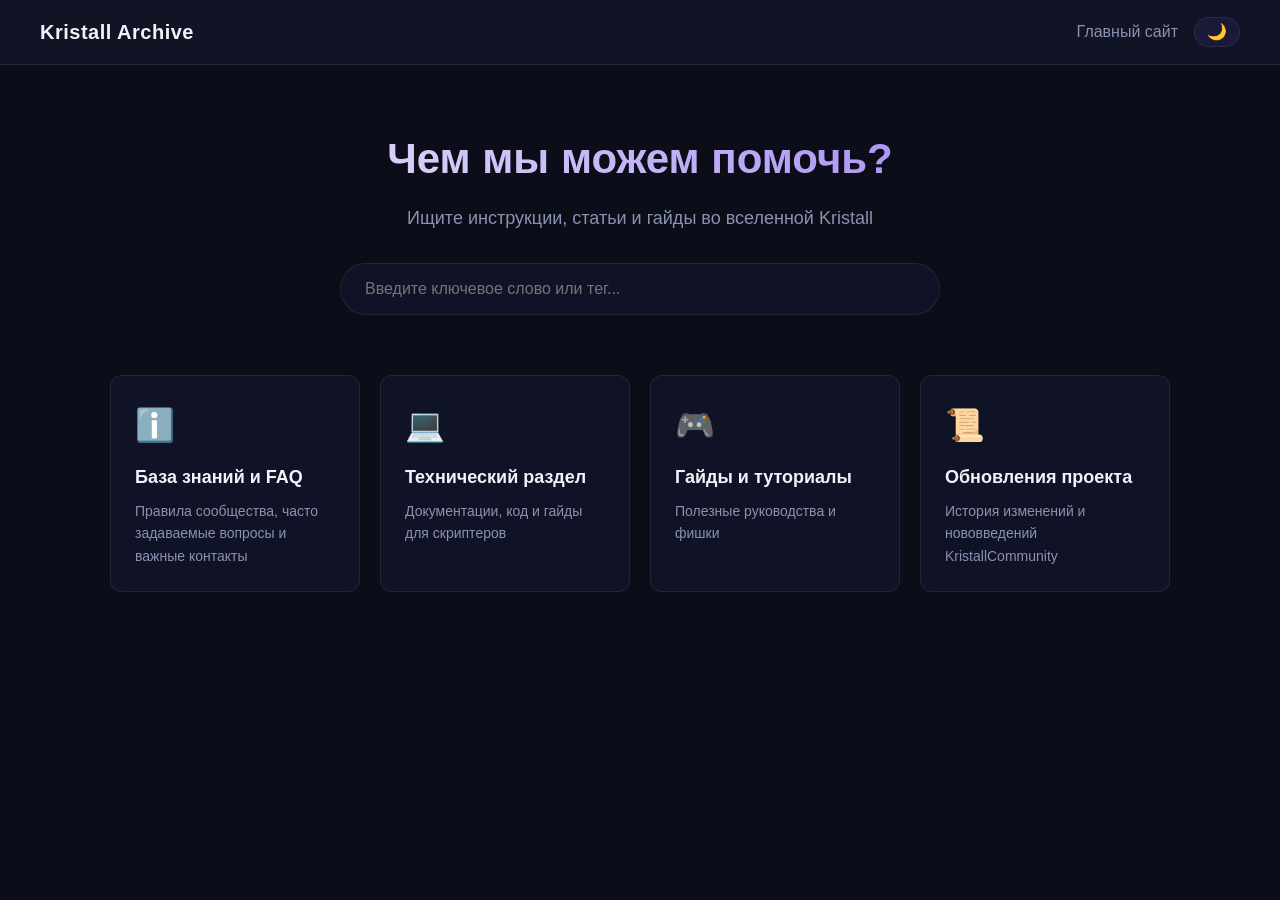
==== commit 2000f5ae: "Update index.html" ====
--- a/index.html
+++ b/index.html
@@ -30,11 +30,11 @@
     <header class="main-header">
         <div class="header-left">
             <!-- Кнопка меню, которая будет видна ТОЛЬКО на телефонах внутри статьи -->
-            <button id="mobile-menu-toggle" class="mobile-menu-toggle hidden">☰ Меню</button>
+            <button id="mobile-menu-toggle" class="mobile-menu-toggle hidden">☰</button>
             <a href="#welcome" class="logo">Kristall Archive</a>
         </div>
         <nav class="top-nav">
-            <a href="https://kristallc.github.io/Kristall-Community/" target="_blank">На главный сайт</a>
+            <a href="https://kristallc.github.io/Kristall-Community/" target="_blank" class="main-site-link">Главный сайт</a>
             <button id="theme-toggle" class="theme-toggle-btn" aria-label="Переключить тему">🌙</button>
         </nav>
     </header>
--- a/styles.css
+++ b/styles.css
@@ -363,3 +363,49 @@
     .hero-section h1 { font-size: 32px; }
     .articles-grid-list { grid-template-columns: 1fr; }
 }
+
+/* Кнопка "Поделиться статьёй" */
+.share-article-btn {
+    display: inline-flex;
+    align-items: center;
+    gap: 8px;
+    background: rgba(121, 82, 235, 0.1);
+    border: 1px solid var(--border);
+    color: var(--accent-hover);
+    padding: 6px 14px;
+    border-radius: 20px;
+    font-size: 13px;
+    font-weight: 600;
+    cursor: pointer;
+    margin-bottom: 20px; /* Отступ перед текстом статьи */
+    transition: all 0.2s ease;
+}
+
+.share-article-btn:hover {
+    background: var(--accent);
+    color: #fff;
+    border-color: var(--accent);
+    transform: translateY(-1px);
+}
+
+/* Зеленый стиль для успешного копирования */
+.share-article-btn.copied {
+    background: #2ecc71 !important;
+    border-color: #2ecc71 !important;
+    color: #fff !important;
+}
+
+/* Красивые интерактивные ссылки внутри статей */
+.wiki-article .wiki-link {
+    color: var(--accent); /* Использует наш фирменный цвет (фиолетовый в темной теме) */
+    text-decoration: none; /* Прячем стандартное некрасивое подчеркивание */
+    font-weight: 600; /* Делаем текст ссылки чуть жирнее, чтобы выделить в тексте */
+    border-bottom: 1px dashed rgba(121, 82, 235, 0.4); /* Делаем аккуратное пунктирное подчеркивание снизу */
+    transition: all 0.2s ease;
+}
+
+.wiki-article .wiki-link:hover {
+    color: var(--accent-hover); /* При наведении цвет становится ярче */
+    border-bottom-style: solid; /* Пунктир превращается в сплошную линию */
+    border-bottom-color: var(--accent-hover);
+}
